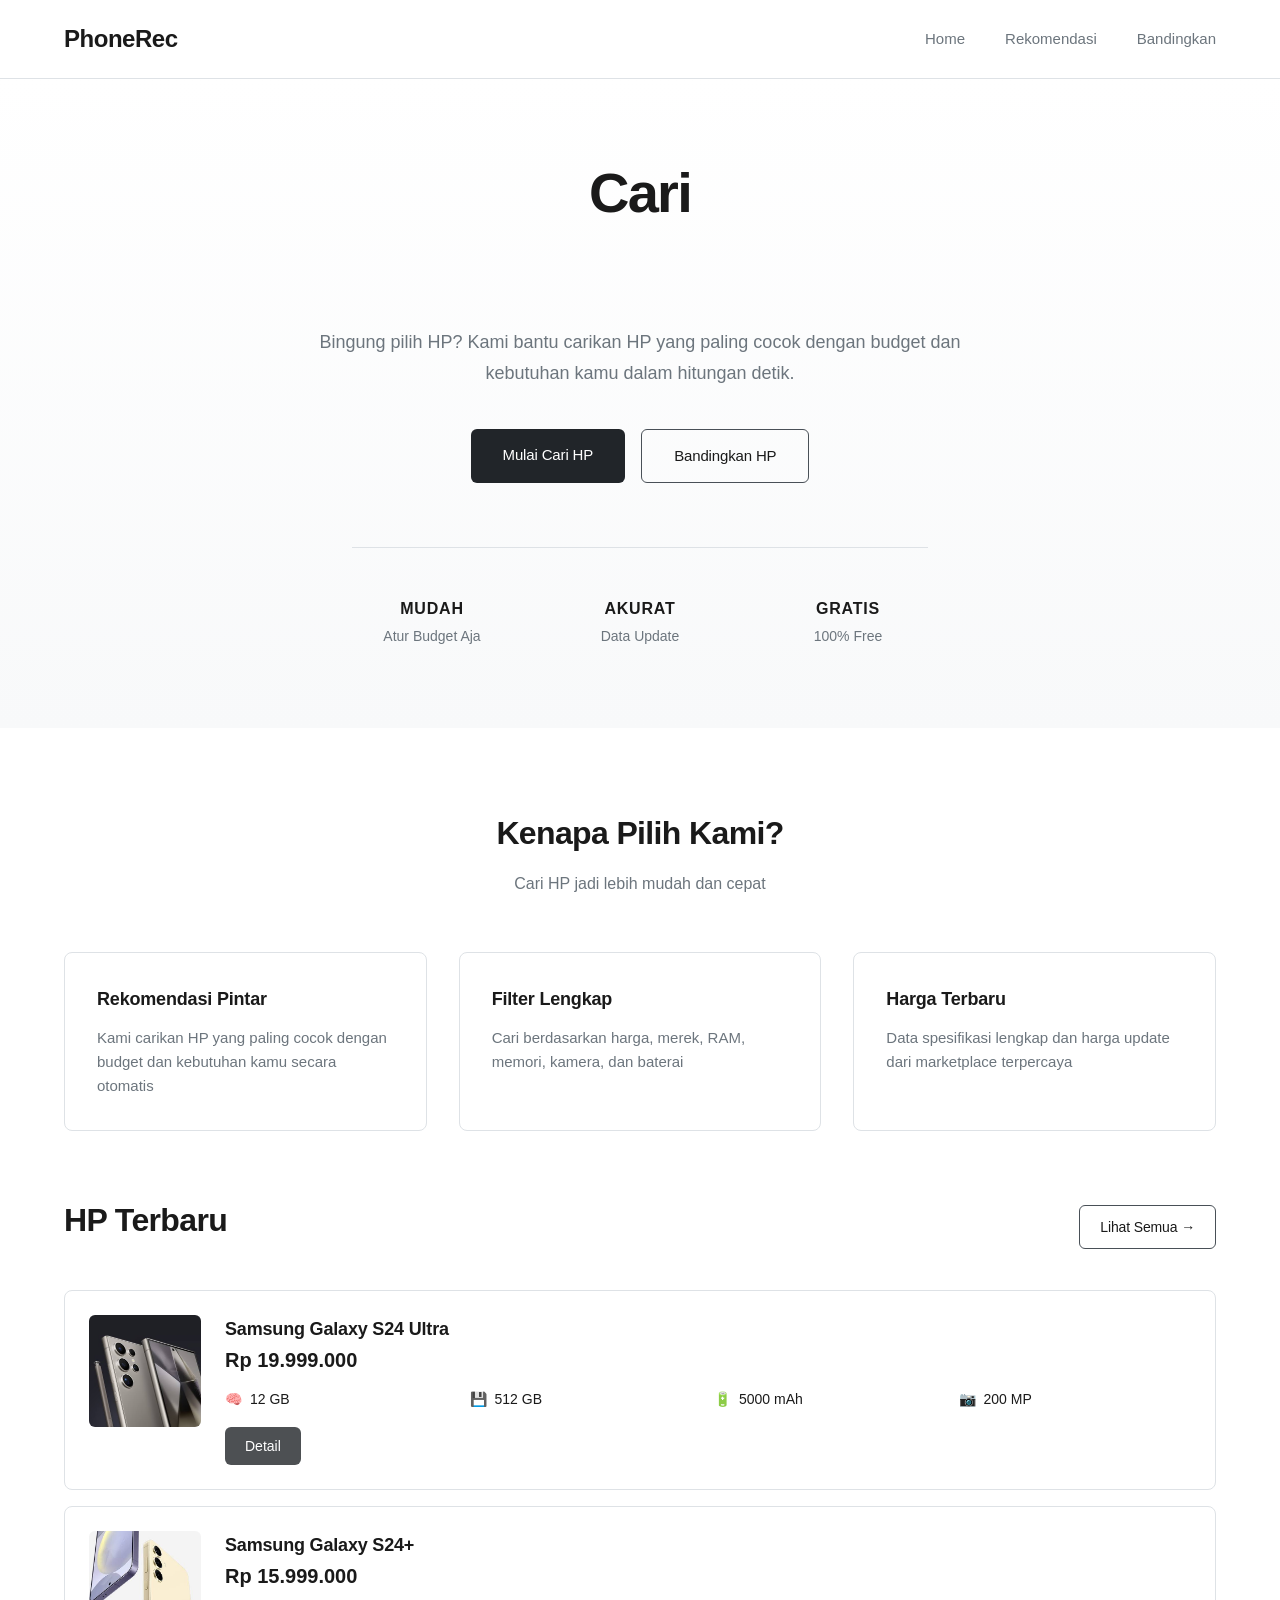
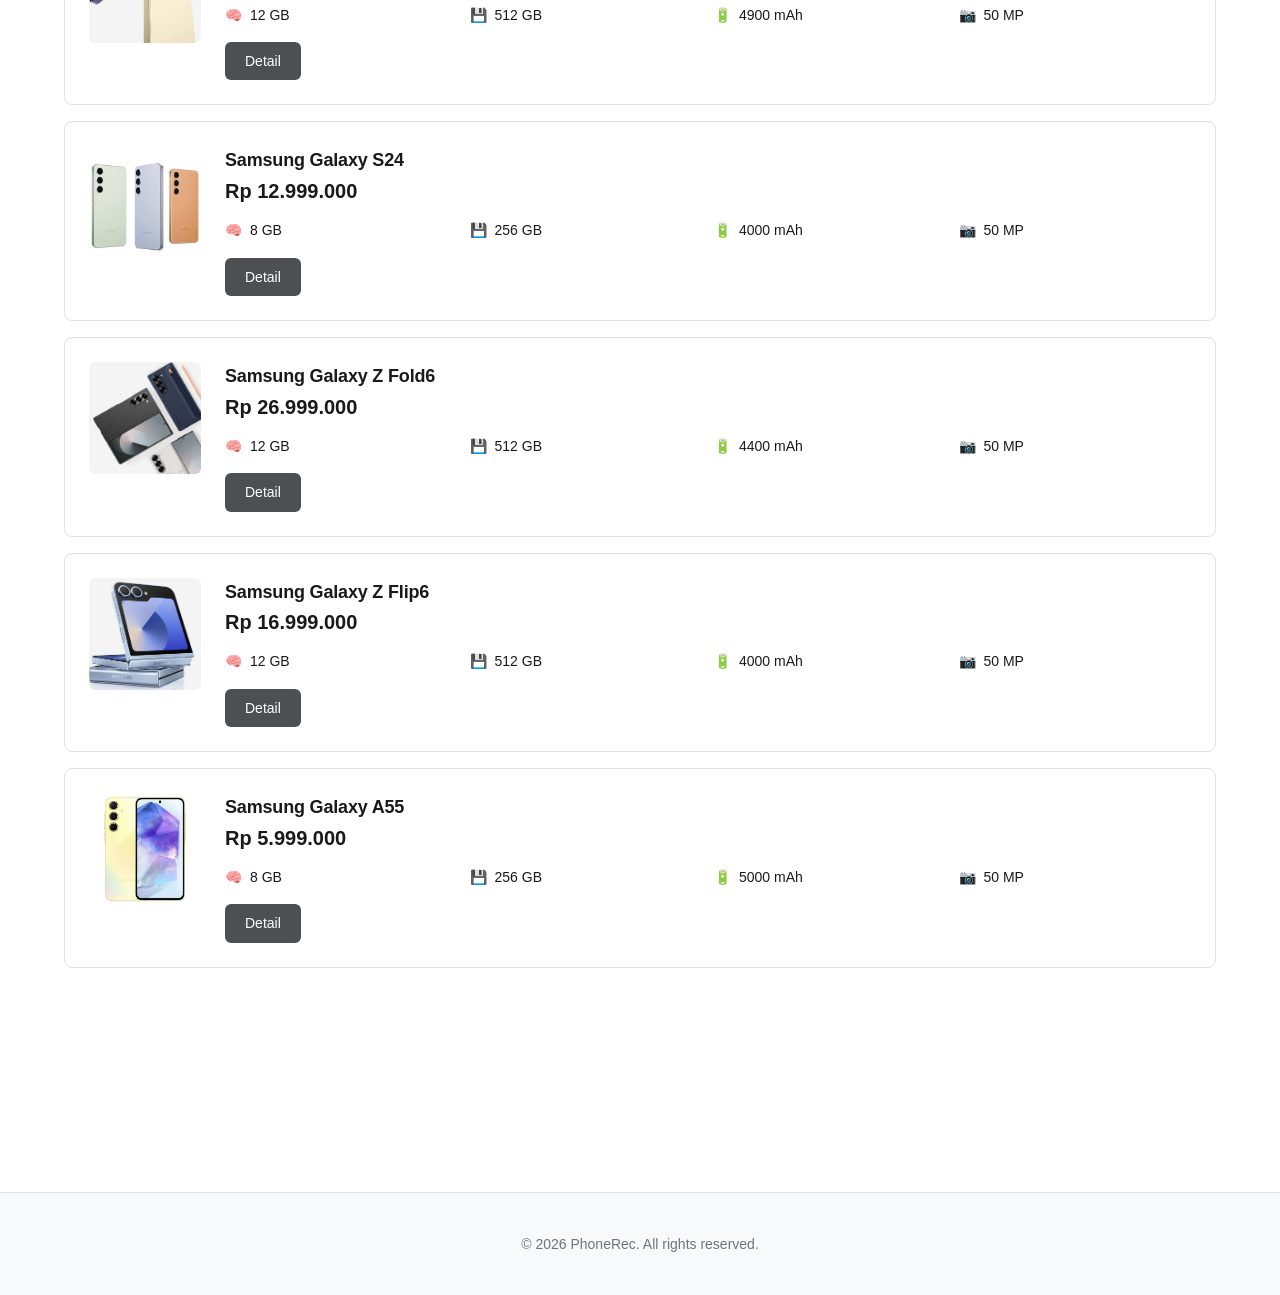
==== index.html @ d0e9a0bc "Initial commit - PhoneRec System with Content-Based Filtering (Nov 2026)" ====
<!DOCTYPE html>
<html lang="id">
<head>
  <meta charset="UTF-8">
  <meta name="viewport" content="width=device-width, initial-scale=1.0">
  <title>PhoneRec - Rekomendasi HP Terbaik</title>
  <link rel="stylesheet" href="css/style.css">
</head>
<body>
  <!-- Header -->
  <header class="header">
    <div class="container">
      <div class="header-content">
        <a href="index.html" class="logo">
          <span class="logo-text">PhoneRec</span>
        </a>
        
        <nav class="nav">
          <a href="index.html">Home</a>
          <a href="rekomendasi.html">Rekomendasi</a>
          <a href="compare.html">Bandingkan</a>
        </nav>
        
        <button class="nav-mobile">☰</button>
      </div>
    </div>
  </header>

  <!-- Hero Section -->
  <section class="hero">
    <div class="container">
      <div class="hero-content">
        <h1>
          <span class="typing-line-1"></span>
          <br>
          <span class="typing-line-2"></span>
        </h1>

        <p>
          Bingung pilih HP? Kami bantu carikan HP yang paling cocok dengan 
          budget dan kebutuhan kamu dalam hitungan detik.
        </p>

        <div class="hero-buttons">
          <a href="rekomendasi.html" class="btn btn-primary">
            Mulai Cari HP
          </a>
          <a href="compare.html" class="btn btn-outline">
            Bandingkan HP
          </a>
        </div>

        <div class="hero-stats">
          <div class="hero-stat">
            <div class="hero-stat-value">Mudah</div>
            <div class="hero-stat-label">Atur Budget Aja</div>
          </div>
          <div class="hero-stat">
            <div class="hero-stat-value">Akurat</div>
            <div class="hero-stat-label">Data Update</div>
          </div>
          <div class="hero-stat">
            <div class="hero-stat-value">Gratis</div>
            <div class="hero-stat-label">100% Free</div>
          </div>
        </div>
      </div>
    </div>
  </section>

  <!-- Features Section -->
  <section class="features">
    <div class="container">
      <div class="section-header">
        <h2 class="section-title">Kenapa Pilih Kami?</h2>
        <p class="section-subtitle">Cari HP jadi lebih mudah dan cepat</p>
      </div>

      <div class="features-grid">
        <div class="card feature-card">
          <h3 class="feature-title">Rekomendasi Pintar</h3>
          <p class="feature-description">
            Kami carikan HP yang paling cocok dengan budget dan kebutuhan kamu secara otomatis
          </p>
        </div>

        <div class="card feature-card">
          <h3 class="feature-title">Filter Lengkap</h3>
          <p class="feature-description">
            Cari berdasarkan harga, merek, RAM, memori, kamera, dan baterai
          </p>
        </div>

        <div class="card feature-card">
          <h3 class="feature-title">Harga Terbaru</h3>
          <p class="feature-description">
            Data spesifikasi lengkap dan harga update dari marketplace terpercaya
          </p>
        </div>
      </div>

      <!-- Latest Phones -->
      <div class="phones-section">
        <div class="phones-header">
          <h2 class="section-title">HP Terbaru</h2>
          <a href="rekomendasi.html" class="btn btn-outline btn-sm">
            Lihat Semua →
          </a>
        </div>

        <div id="phones-loading" class="loading">
          <div class="loading-spinner"></div>
          <div class="loading-text">Memuat data...</div>
        </div>

        <div id="phones-error" class="error" style="display: none;"></div>

        <div id="phones-list" class="phones-grid"></div>
      </div>
    </div>
  </section>

  <!-- Footer -->
  <footer class="footer">
    <div class="container">
      <div class="footer-content">
        <p>&copy; 2026 PhoneRec. All rights reserved.</p>
      </div>
    </div>
  </footer>

  <script src="js/dummy-data.js"></script>
  <script src="js/update-images.js"></script>
  <script src="js/api.js"></script>
  <script src="js/mobile-menu.js"></script>
  <script src="js/typing-animation.js"></script>
  <script src="js/main.js"></script>
</body>
</html>
---- css/style.css ----
/* Reset & Base */
* {
  margin: 0;
  padding: 0;
  box-sizing: border-box;
}

:root {
  --bg-primary: #ffffff;
  --bg-secondary: #f8f9fa;
  --bg-tertiary: #e9ecef;
  
  --text-primary: #1a1a1a;
  --text-secondary: #6c757d;
  --text-tertiary: #adb5bd;
  
  --border-light: #dee2e6;
  --border-medium: #ced4da;
  --border-dark: #495057;
  
  --accent: #212529;
  --accent-light: #343a40;
  --accent-hover: #495057;
  
  --shadow-sm: 0 1px 2px rgba(0, 0, 0, 0.05);
  --shadow-md: 0 4px 6px rgba(0, 0, 0, 0.07);
  --shadow-lg: 0 10px 15px rgba(0, 0, 0, 0.1);
}

@import url('https://fonts.googleapis.com/css2?family=Inter:wght@300;400;500;600;700&display=swap');

body {
  font-family: 'Inter', -apple-system, BlinkMacSystemFont, 'Segoe UI', Roboto, sans-serif;
  background-color: var(--bg-primary);
  color: var(--text-primary);
  line-height: 1.6;
  overflow-x: hidden;
  -webkit-font-smoothing: antialiased;
  -moz-osx-font-smoothing: grayscale;
}

.container {
  max-width: 1200px;
  margin: 0 auto;
  padding: 0 1.5rem;
}

/* Animations */
@keyframes fadeIn {
  from {
    opacity: 0;
  }
  to {
    opacity: 1;
  }
}

@keyframes fadeInUp {
  from {
    opacity: 0;
    transform: translateY(30px);
  }
  to {
    opacity: 1;
    transform: translateY(0);
  }
}

@keyframes fadeInDown {
  from {
    opacity: 0;
    transform: translateY(-20px);
  }
  to {
    opacity: 1;
    transform: translateY(0);
  }
}

@keyframes slideIn {
  from {
    opacity: 0;
    transform: translateX(-20px);
  }
  to {
    opacity: 1;
    transform: translateX(0);
  }
}

@keyframes slideInRight {
  from {
    opacity: 0;
    transform: translateX(20px);
  }
  to {
    opacity: 1;
    transform: translateX(0);
  }
}

@keyframes scaleIn {
  from {
    opacity: 0;
    transform: scale(0.95);
  }
  to {
    opacity: 1;
    transform: scale(1);
  }
}

@keyframes float {
  0%, 100% {
    transform: translateY(0);
  }
  50% {
    transform: translateY(-10px);
  }
}

@keyframes pulse {
  0%, 100% {
    transform: scale(1);
  }
  50% {
    transform: scale(1.05);
  }
}

/* Header */
.header {
  background-color: var(--bg-primary);
  border-bottom: 1px solid var(--border-light);
  position: sticky;
  top: 0;
  z-index: 100;
  backdrop-filter: blur(8px);
  background-color: rgba(255, 255, 255, 0.95);
  animation: fadeInDown 0.5s ease-out;
}

.header-content {
  display: flex;
  align-items: center;
  justify-content: space-between;
  padding: 1.25rem 0;
}

.logo {
  display: flex;
  align-items: center;
  gap: 0.75rem;
  text-decoration: none;
  color: var(--text-primary);
  transition: all 0.3s ease;
}

.logo:hover {
  opacity: 0.7;
  transform: translateX(3px);
}

.logo-text {
  font-size: 1.5rem;
  font-weight: 700;
  letter-spacing: -0.02em;
}

.nav {
  display: flex;
  gap: 2.5rem;
  align-items: center;
}

.nav a {
  color: var(--text-secondary);
  text-decoration: none;
  font-weight: 500;
  font-size: 0.9375rem;
  transition: all 0.3s ease;
  position: relative;
}

.nav a::after {
  content: '';
  position: absolute;
  bottom: -0.25rem;
  left: 0;
  width: 0;
  height: 2px;
  background-color: var(--accent);
  transition: width 0.3s ease;
}

.nav a:hover {
  color: var(--text-primary);
  transform: translateY(-2px);
}

.nav a:hover::after {
  width: 100%;
}

.nav-mobile {
  display: none;
}

/* Hero Section */
.hero {
  padding: 5rem 0;
  background: linear-gradient(180deg, var(--bg-primary) 0%, var(--bg-secondary) 100%);
}

.hero-content {
  max-width: 42rem;
  margin: 0 auto;
  text-align: center;
}

.hero h1 {
  font-size: 3.5rem;
  font-weight: 700;
  margin-bottom: 1.5rem;
  letter-spacing: -0.03em;
  line-height: 1.2;
  min-height: 9rem;
}

.hero h1 .typing-line-1 {
  display: inline-block;
  min-width: 1ch;
  color: var(--text-primary);
}

.hero h1 .typing-line-2 {
  display: inline-block;
  min-width: 1ch;
  color: var(--text-secondary);
  font-weight: 300;
}

.hero h1 .cursor {
  display: inline-block;
  animation: blink 1s infinite;
  margin-left: 2px;
  font-weight: 400;
}

@keyframes blink {
  0%, 50% {
    opacity: 1;
  }
  51%, 100% {
    opacity: 0;
  }
}

.hero .highlight {
  color: var(--text-secondary);
  font-weight: 300;
  display: inline-block;
}

.hero p {
  font-size: 1.125rem;
  color: var(--text-secondary);
  margin-bottom: 2.5rem;
  line-height: 1.7;
  font-weight: 400;
  animation: fadeInUp 0.8s ease-out 0.4s backwards;
}

.hero-buttons {
  display: flex;
  gap: 1rem;
  justify-content: center;
  flex-wrap: wrap;
  animation: fadeInUp 0.8s ease-out 0.6s backwards;
}

.hero-stats {
  display: grid;
  grid-template-columns: repeat(3, 1fr);
  gap: 3rem;
  max-width: 36rem;
  margin: 4rem auto 0;
  padding-top: 3rem;
  border-top: 1px solid var(--border-light);
}

.hero-stat {
  text-align: center;
  animation: scaleIn 0.6s ease-out backwards;
  transition: transform 0.3s ease;
}

.hero-stat:nth-child(1) {
  animation-delay: 0.8s;
}

.hero-stat:nth-child(2) {
  animation-delay: 1s;
}

.hero-stat:nth-child(3) {
  animation-delay: 1.2s;
}

.hero-stat:hover {
  transform: translateY(-5px);
}

.hero-stat-value {
  font-size: 1rem;
  font-weight: 600;
  color: var(--text-primary);
  margin-bottom: 0.25rem;
  text-transform: uppercase;
  letter-spacing: 0.05em;
}

.hero-stat-label {
  font-size: 0.875rem;
  color: var(--text-secondary);
  font-weight: 400;
}

/* Buttons */
.btn {
  padding: 0.875rem 2rem;
  font-size: 0.9375rem;
  font-weight: 500;
  border-radius: 0.375rem;
  border: none;
  cursor: pointer;
  transition: all 0.3s ease;
  text-decoration: none;
  display: inline-block;
  letter-spacing: -0.01em;
  position: relative;
  overflow: hidden;
}

.btn::before {
  content: '';
  position: absolute;
  top: 50%;
  left: 50%;
  width: 0;
  height: 0;
  border-radius: 50%;
  background: rgba(255, 255, 255, 0.2);
  transform: translate(-50%, -50%);
  transition: width 0.6s, height 0.6s;
}

.btn:hover::before {
  width: 300px;
  height: 300px;
}

.btn-primary {
  background-color: var(--accent);
  color: white;
}

.btn-primary:hover {
  background-color: var(--accent-hover);
  transform: translateY(-2px);
  box-shadow: 0 8px 16px rgba(0, 0, 0, 0.15);
}

.btn-primary:active {
  transform: translateY(0);
}

.btn-outline {
  background-color: transparent;
  color: var(--text-primary);
  border: 1px solid var(--border-dark);
}

.btn-outline:hover {
  background-color: var(--bg-tertiary);
  border-color: var(--text-primary);
  transform: translateY(-2px);
  box-shadow: 0 4px 12px rgba(0, 0, 0, 0.1);
}

.btn-outline:active {
  transform: translateY(0);
}

.btn-sm {
  padding: 0.625rem 1.25rem;
  font-size: 0.875rem;
}

.btn-secondary {
  background-color: var(--bg-tertiary);
  color: var(--text-primary);
}

.btn-secondary:hover {
  background-color: var(--border-medium);
  transform: translateY(-1px);
}

/* Cards */
.card {
  background-color: var(--bg-primary);
  border: 1px solid var(--border-light);
  border-radius: 0.5rem;
  padding: 1.5rem;
  transition: all 0.3s ease;
  animation: fadeInUp 0.6s ease-out;
}

.card:hover {
  box-shadow: 0 8px 24px rgba(0, 0, 0, 0.12);
  border-color: var(--border-dark);
  transform: translateY(-4px);
}

/* Features Section */
.features {
  padding: 5rem 0;
}

.section-header {
  text-align: center;
  margin-bottom: 3.5rem;
  animation: fadeInUp 0.8s ease-out;
}

.section-title {
  font-size: 2rem;
  font-weight: 700;
  margin-bottom: 0.75rem;
  letter-spacing: -0.02em;
}

.section-subtitle {
  color: var(--text-secondary);
  font-size: 1rem;
  font-weight: 400;
}

.features-grid {
  display: grid;
  grid-template-columns: repeat(auto-fit, minmax(280px, 1fr));
  gap: 2rem;
  margin-bottom: 4rem;
}

.feature-card {
  text-align: left;
  padding: 2rem;
  border: 1px solid var(--border-light);
  border-radius: 0.5rem;
  transition: all 0.4s ease;
  animation: fadeInUp 0.8s ease-out;
}

.feature-card:nth-child(1) {
  animation-delay: 0.1s;
}

.feature-card:nth-child(2) {
  animation-delay: 0.2s;
}

.feature-card:nth-child(3) {
  animation-delay: 0.3s;
}

.feature-card:hover {
  border-color: var(--border-dark);
  box-shadow: 0 8px 24px rgba(0, 0, 0, 0.12);
  transform: translateY(-8px);
}

.feature-title {
  font-size: 1.125rem;
  font-weight: 600;
  color: var(--text-primary);
  margin-bottom: 0.75rem;
  letter-spacing: -0.01em;
  transition: color 0.3s ease;
}

.feature-card:hover .feature-title {
  color: var(--accent);
}

.feature-description {
  font-size: 0.9375rem;
  color: var(--text-secondary);
  line-height: 1.6;
  font-weight: 400;
}

/* Phone List */
.phones-section {
  margin-bottom: 4rem;
}

.phones-header {
  display: flex;
  align-items: center;
  justify-content: space-between;
  margin-bottom: 2rem;
  animation: fadeInUp 0.6s ease-out;
}

.phones-grid {
  display: grid;
  gap: 1rem;
}

.phone-card {
  display: flex;
  gap: 1.5rem;
  padding: 1.5rem;
  transition: all 0.4s cubic-bezier(0.4, 0, 0.2, 1);
  border: 1px solid var(--border-light);
  border-radius: 0.5rem;
  animation: fadeInUp 0.6s ease-out;
  position: relative;
  overflow: hidden;
}

.phone-card::before {
  content: '';
  position: absolute;
  top: 0;
  left: -100%;
  width: 100%;
  height: 100%;
  background: linear-gradient(90deg, transparent, rgba(0, 0, 0, 0.03), transparent);
  transition: left 0.6s ease;
}

.phone-card:hover::before {
  left: 100%;
}

.phone-card:hover {
  border-color: var(--border-dark);
  box-shadow: 0 8px 24px rgba(0, 0, 0, 0.12);
  transform: translateX(8px);
}

.phone-image {
  width: 7rem;
  height: 7rem;
  flex-shrink: 0;
  background-color: var(--bg-secondary);
  border-radius: 0.375rem;
  overflow: hidden;
  display: flex;
  align-items: center;
  justify-content: center;
  transition: transform 0.4s ease;
}

.phone-card:hover .phone-image {
  transform: scale(1.1) rotate(2deg);
}

.phone-image img {
  width: 100%;
  height: 100%;
  object-fit: cover;
  transition: transform 0.4s ease;
}

.phone-card:hover .phone-image img {
  transform: scale(1.15);
}

.phone-image-placeholder {
  font-size: 2.5rem;
  color: var(--text-tertiary);
  animation: float 3s ease-in-out infinite;
}

.phone-info {
  flex: 1;
  min-width: 0;
}

.phone-header {
  display: flex;
  justify-content: space-between;
  align-items: start;
  gap: 1rem;
  margin-bottom: 0.75rem;
}

.phone-name {
  font-weight: 600;
  font-size: 1.125rem;
  color: var(--text-primary);
  letter-spacing: -0.01em;
  transition: color 0.3s ease;
}

.phone-card:hover .phone-name {
  color: var(--accent);
}

.phone-price {
  font-weight: 600;
  font-size: 1.25rem;
  color: var(--text-primary);
  transition: transform 0.3s ease;
}

.phone-card:hover .phone-price {
  transform: scale(1.05);
}

.phone-score {
  flex-shrink: 0;
  text-align: right;
  transition: transform 0.3s ease;
}

.phone-card:hover .phone-score {
  transform: scale(1.1);
}

.score-value {
  font-size: 1.5rem;
  font-weight: 600;
  color: var(--text-primary);
}

.score-label {
  font-size: 0.75rem;
  color: var(--text-secondary);
  text-transform: uppercase;
  letter-spacing: 0.05em;
}

.phone-specs {
  display: grid;
  grid-template-columns: repeat(auto-fit, minmax(100px, 1fr));
  gap: 0.75rem;
  font-size: 0.875rem;
  margin-bottom: 1rem;
}

.phone-spec {
  display: flex;
  align-items: center;
  gap: 0.5rem;
  color: var(--text-secondary);
  transition: transform 0.3s ease;
}

.phone-card:hover .phone-spec {
  transform: translateX(4px);
}

.phone-spec-value {
  font-weight: 500;
  color: var(--text-primary);
}

.match-reasons {
  display: flex;
  flex-wrap: wrap;
  gap: 0.5rem;
  margin-bottom: 1rem;
}

.match-reason {
  font-size: 0.75rem;
  padding: 0.375rem 0.75rem;
  background-color: var(--bg-secondary);
  color: var(--text-secondary);
  border-radius: 0.25rem;
  border: 1px solid var(--border-light);
  transition: all 0.3s ease;
}

.phone-card:hover .match-reason {
  background-color: var(--accent);
  color: white;
  border-color: var(--accent);
  transform: translateY(-2px);
}

.score-excellent {
  color: #059669;
}

.score-good {
  color: #2563eb;
}

.score-fair {
  color: #d97706;
}

.score-poor {
  color: #dc2626;
}

.phone-actions {
  display: flex;
  gap: 0.75rem;
  opacity: 0.8;
  transition: opacity 0.3s ease;
}

.phone-card:hover .phone-actions {
  opacity: 1;
}

.btn-detail {
  padding: 0.5rem 1.25rem;
  background-color: var(--accent);
  color: white;
  border-radius: 0.375rem;
  text-decoration: none;
  font-size: 0.875rem;
  font-weight: 500;
  transition: all 0.3s ease;
  position: relative;
  overflow: hidden;
}

.btn-detail::before {
  content: '';
  position: absolute;
  top: 50%;
  left: 50%;
  width: 0;
  height: 0;
  background: rgba(255, 255, 255, 0.3);
  border-radius: 50%;
  transform: translate(-50%, -50%);
  transition: width 0.5s, height 0.5s;
}

.btn-detail:hover::before {
  width: 200px;
  height: 200px;
}

.btn-detail:hover {
  background-color: var(--accent-hover);
  transform: translateY(-2px);
  box-shadow: 0 4px 12px rgba(0, 0, 0, 0.2);
}

/* Filter Panel */
.filter-panel {
  background-color: var(--bg-secondary);
  border: 1px solid var(--border-light);
  border-radius: 0.5rem;
  padding: 2rem;
  margin-bottom: 2rem;
}

.filter-title {
  font-size: 1.25rem;
  font-weight: 600;
  margin-bottom: 1.5rem;
  letter-spacing: -0.01em;
}

.filter-group {
  margin-bottom: 1.5rem;
}

.filter-label {
  display: block;
  font-size: 0.875rem;
  font-weight: 500;
  color: var(--text-primary);
  margin-bottom: 0.5rem;
}

.filter-input,
.filter-select {
  width: 100%;
  padding: 0.75rem 1rem;
  background-color: var(--bg-primary);
  border: 1px solid var(--border-medium);
  border-radius: 0.375rem;
  color: var(--text-primary);
  font-size: 0.9375rem;
  font-family: 'Inter', sans-serif;
  transition: all 0.2s;
}

.filter-input:focus,
.filter-select:focus {
  outline: none;
  border-color: var(--accent);
  box-shadow: 0 0 0 3px rgba(0, 0, 0, 0.05);
}

.filter-input::placeholder {
  color: var(--text-tertiary);
}

.filter-range {
  display: flex;
  gap: 0.75rem;
  align-items: center;
}

.filter-range input {
  flex: 1;
}

.filter-separator {
  color: var(--text-tertiary);
}

.filter-actions {
  display: flex;
  gap: 1rem;
  margin-top: 2rem;
}

.filter-actions .btn {
  flex: 1;
}

/* Detail Page */
.detail-page {
  padding: 3rem 0;
}

.back-link {
  display: inline-flex;
  align-items: center;
  gap: 0.5rem;
  color: var(--text-secondary);
  text-decoration: none;
  margin-bottom: 2rem;
  font-size: 0.9375rem;
  font-weight: 500;
  transition: color 0.2s;
}

.back-link:hover {
  color: var(--text-primary);
}

.detail-grid {
  display: grid;
  grid-template-columns: 1fr 2fr;
  gap: 2rem;
}

.detail-image-card {
  position: sticky;
  top: 6rem;
}

.detail-image {
  aspect-ratio: 1;
  background-color: var(--bg-secondary);
  border-radius: 0.5rem;
  overflow: hidden;
  margin-bottom: 1.5rem;
  display: flex;
  align-items: center;
  justify-content: center;
  border: 1px solid var(--border-light);
}

.detail-image img {
  width: 100%;
  height: 100%;
  object-fit: contain;
}

.detail-image-placeholder {
  font-size: 5rem;
  color: var(--text-tertiary);
}

.detail-title {
  font-size: 1.75rem;
  font-weight: 600;
  margin-bottom: 0.75rem;
  letter-spacing: -0.02em;
}

.detail-price {
  font-size: 2rem;
  font-weight: 700;
  color: var(--text-primary);
  margin-bottom: 1.5rem;
  letter-spacing: -0.02em;
}

.specs-card {
  margin-bottom: 2rem;
}

.specs-title {
  font-size: 1.5rem;
  font-weight: 600;
  margin-bottom: 1.5rem;
  letter-spacing: -0.01em;
}

.specs-grid {
  display: grid;
  gap: 1.5rem;
}

.spec-row {
  display: grid;
  grid-template-columns: repeat(2, 1fr);
  gap: 1.5rem;
  padding-bottom: 1.5rem;
  border-bottom: 1px solid var(--border-light);
}

.spec-row:last-child {
  border-bottom: none;
  padding-bottom: 0;
}

.spec-item {
  display: flex;
  flex-direction: column;
  gap: 0.375rem;
}

.spec-label {
  font-size: 0.875rem;
  color: var(--text-secondary);
  font-weight: 500;
}

.spec-value {
  font-weight: 500;
  color: var(--text-primary);
  font-size: 0.9375rem;
}

.spec-value-highlight {
  font-weight: 600;
  font-size: 1.25rem;
  color: var(--text-primary);
}

/* Loading & Error States */
.loading {
  text-align: center;
  padding: 5rem 1rem;
}

.loading-spinner {
  display: inline-block;
  width: 3rem;
  height: 3rem;
  border: 3px solid var(--border-light);
  border-top-color: var(--accent);
  border-radius: 50%;
  animation: spin 1s linear infinite;
}

@keyframes spin {
  to {
    transform: rotate(360deg);
  }
}

.loading-text {
  margin-top: 1rem;
  color: var(--text-secondary);
  font-weight: 500;
}

.error {
  text-align: center;
  padding: 3rem;
  color: #dc3545;
  font-weight: 500;
}

.empty {
  text-align: center;
  padding: 4rem 1rem;
  color: var(--text-secondary);
}

.empty-icon {
  font-size: 3rem;
  margin-bottom: 1rem;
  color: var(--text-tertiary);
}

/* Footer */
.footer {
  background-color: var(--bg-secondary);
  border-top: 1px solid var(--border-light);
  padding: 2.5rem 0;
  margin-top: 5rem;
}

.footer-content {
  text-align: center;
  color: var(--text-secondary);
  font-size: 0.875rem;
}

.nav-mobile {
  display: none;
  background: none;
  border: none;
  font-size: 1.5rem;
  cursor: pointer;
  color: var(--text-primary);
  padding: 0.5rem;
}

/* Responsive */
@media (max-width: 768px) {
  .nav {
    display: none;
    position: fixed;
    top: 0;
    left: 0;
    width: 100%;
    height: 100vh;
    background-color: var(--bg-primary);
    flex-direction: column;
    justify-content: center;
    align-items: center;
    gap: 2rem;
    z-index: 999;
  }
  
  .nav.active {
    display: flex;
  }
  
  .nav a {
    font-size: 1.5rem;
  }
  
  .nav-mobile {
    display: block;
    position: relative;
    z-index: 1000;
  }
  
  .hero h1 {
    font-size: 2.5rem;
  }
  
  .hero-stats {
    grid-template-columns: 1fr;
    gap: 2rem;
  }
  
  .detail-grid {
    grid-template-columns: 1fr;
  }
  
  .detail-image-card {
    position: static;
  }
  
  .phone-specs {
    grid-template-columns: repeat(2, 1fr);
  }
  
  .spec-row {
    grid-template-columns: 1fr;
  }
}

@media (max-width: 640px) {
  .container {
    padding: 0 1rem;
  }
  
  .hero {
    padding: 3rem 0;
  }
  
  .hero h1 {
    font-size: 2rem;
  }
  
  .hero p {
    font-size: 1rem;
  }
  
  .hero-buttons {
    flex-direction: column;
  }
  
  .hero-buttons .btn {
    width: 100%;
  }
  
  .hero-stats {
    grid-template-columns: repeat(3, 1fr);
    gap: 0.75rem;
    padding-top: 2rem;
    margin-top: 3rem;
  }
  
  .hero-stat {
    background-color: var(--bg-secondary);
    border: 1px solid var(--border-light);
    border-radius: 0.5rem;
    padding: 1rem 0.5rem;
  }
  
  .hero-stat-value {
    font-size: 0.875rem;
  }
  
  .hero-stat-label {
    font-size: 0.75rem;
  }
  
  .phone-card {
    flex-direction: column;
  }
  
  .phone-image {
    width: 100%;
    height: 12rem;
  }
  
  .features-grid {
    grid-template-columns: 1fr;
  }
}
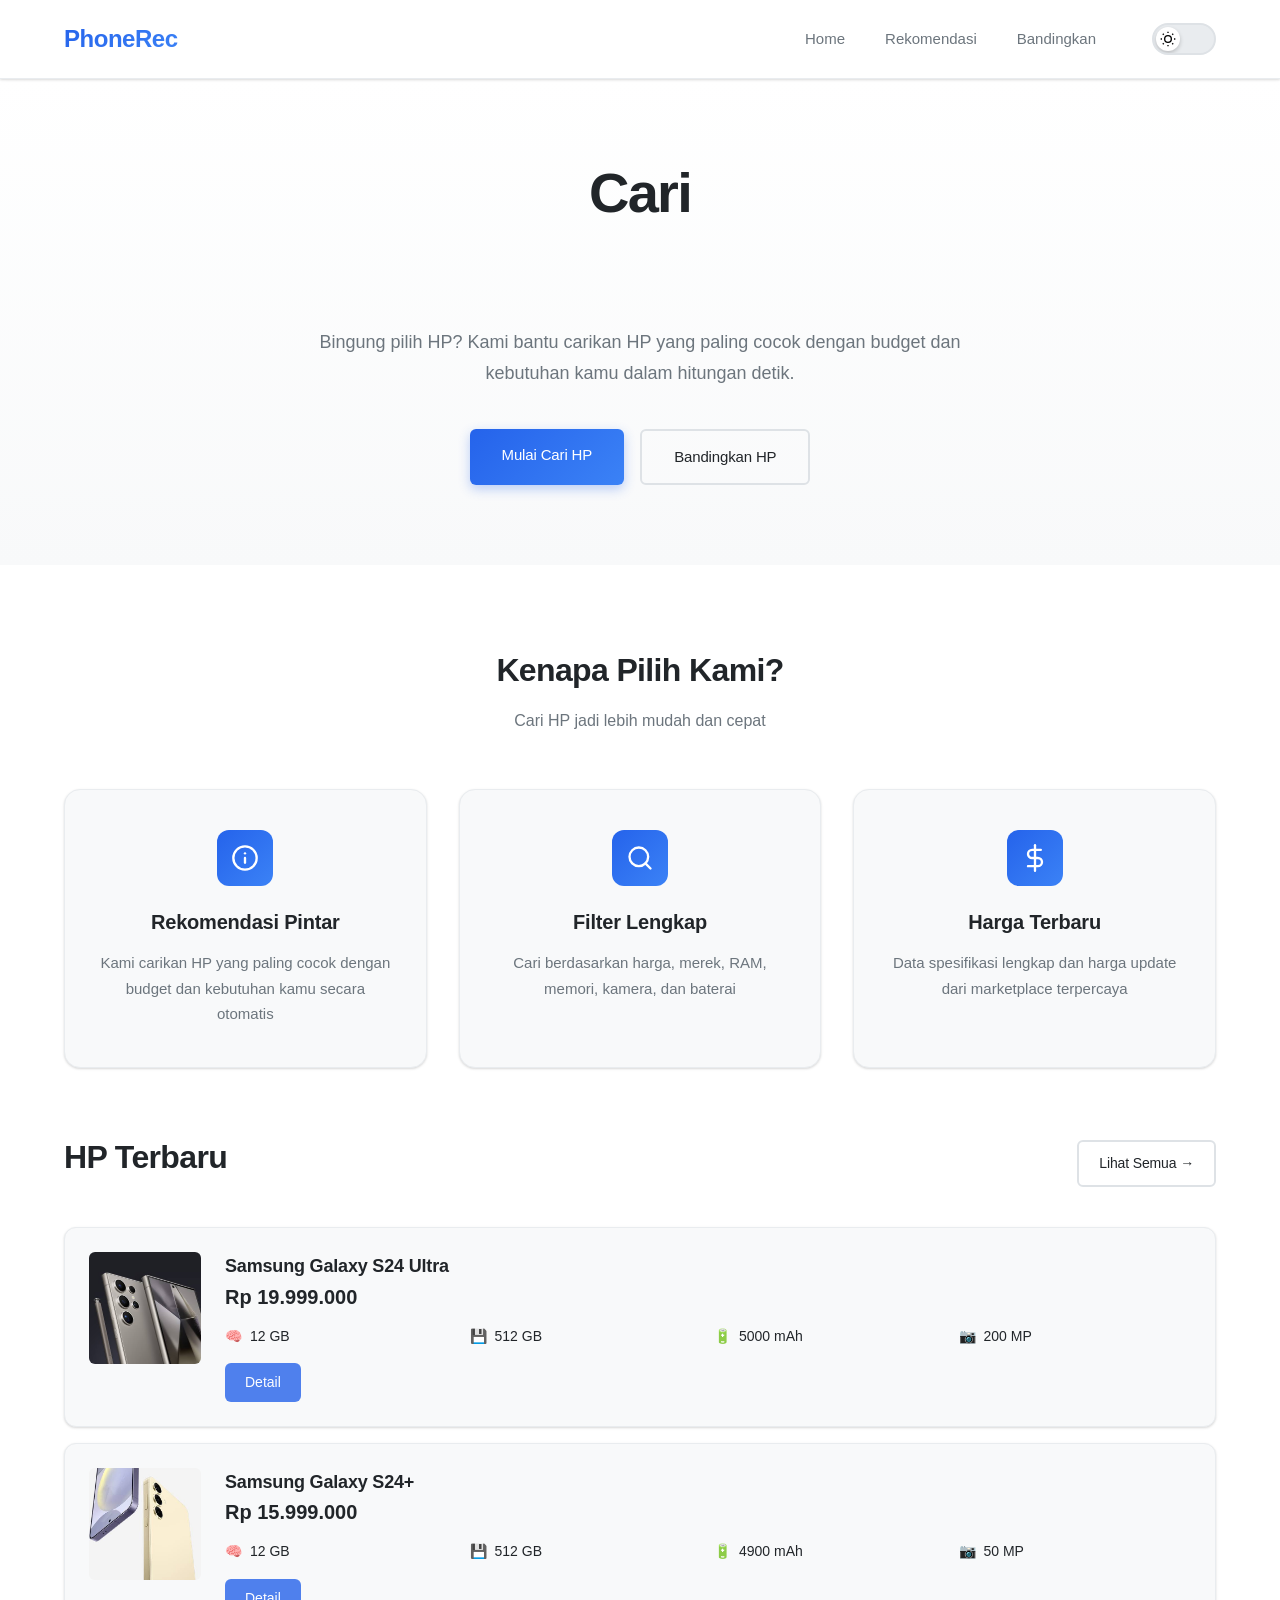
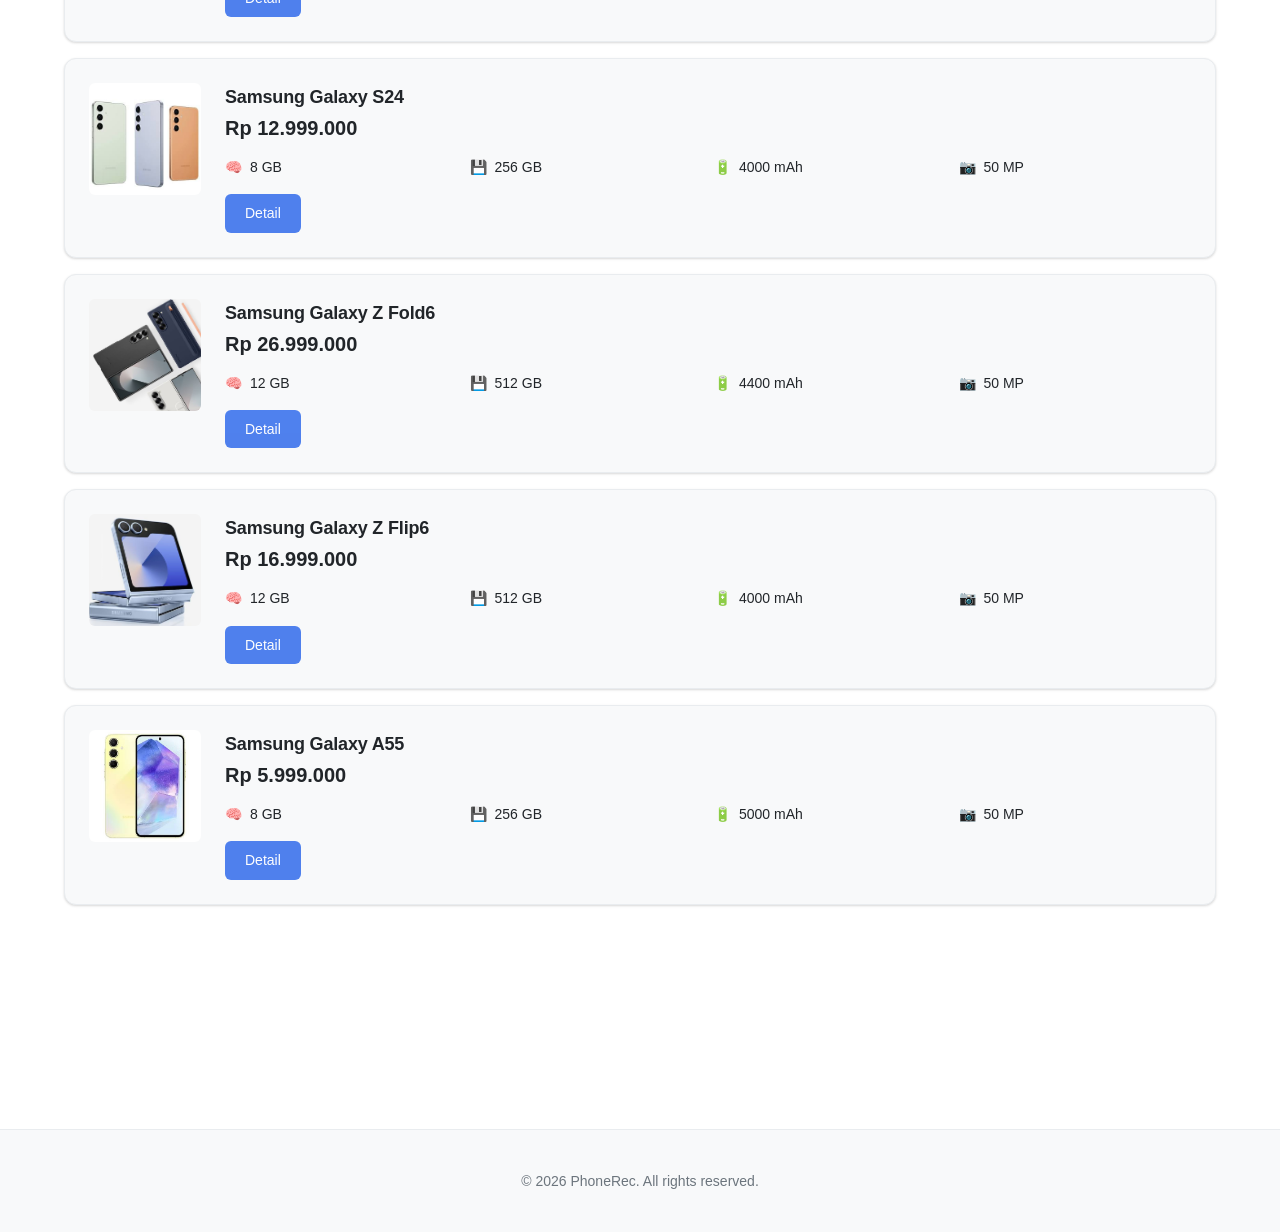
==== commit 4f1a7e8d: "feat: Add category-based recommendations with dark/light mode Features: - Category-based recommendat" ====
--- a/index.html
+++ b/index.html
@@ -19,7 +19,44 @@
           <a href="index.html">Home</a>
           <a href="rekomendasi.html">Rekomendasi</a>
           <a href="compare.html">Bandingkan</a>
+          <button id="theme-toggle" class="theme-toggle" aria-label="Toggle theme">
+            <div class="theme-toggle-slider">
+              <svg class="theme-icon theme-icon-light" viewBox="0 0 24 24" fill="none" stroke="currentColor" stroke-width="2">
+                <circle cx="12" cy="12" r="5"/>
+                <line x1="12" y1="1" x2="12" y2="3"/>
+                <line x1="12" y1="21" x2="12" y2="23"/>
+                <line x1="4.22" y1="4.22" x2="5.64" y2="5.64"/>
+                <line x1="18.36" y1="18.36" x2="19.78" y2="19.78"/>
+                <line x1="1" y1="12" x2="3" y2="12"/>
+                <line x1="21" y1="12" x2="23" y2="12"/>
+                <line x1="4.22" y1="19.78" x2="5.64" y2="18.36"/>
+                <line x1="18.36" y1="5.64" x2="19.78" y2="4.22"/>
+              </svg>
+              <svg class="theme-icon theme-icon-dark" viewBox="0 0 24 24" fill="currentColor">
+                <path d="M21 12.79A9 9 0 1 1 11.21 3 7 7 0 0 0 21 12.79z"/>
+              </svg>
+            </div>
+          </button>
         </nav>
+
+        <button id="theme-toggle-mobile" class="theme-toggle theme-toggle-mobile" aria-label="Toggle theme">
+          <div class="theme-toggle-slider">
+            <svg class="theme-icon theme-icon-light" viewBox="0 0 24 24" fill="none" stroke="currentColor" stroke-width="2">
+              <circle cx="12" cy="12" r="5"/>
+              <line x1="12" y1="1" x2="12" y2="3"/>
+              <line x1="12" y1="21" x2="12" y2="23"/>
+              <line x1="4.22" y1="4.22" x2="5.64" y2="5.64"/>
+              <line x1="18.36" y1="18.36" x2="19.78" y2="19.78"/>
+              <line x1="1" y1="12" x2="3" y2="12"/>
+              <line x1="21" y1="12" x2="23" y2="12"/>
+              <line x1="4.22" y1="19.78" x2="5.64" y2="18.36"/>
+              <line x1="18.36" y1="5.64" x2="19.78" y2="4.22"/>
+            </svg>
+            <svg class="theme-icon theme-icon-dark" viewBox="0 0 24 24" fill="currentColor">
+              <path d="M21 12.79A9 9 0 1 1 11.21 3 7 7 0 0 0 21 12.79z"/>
+            </svg>
+          </div>
+        </button>
         
         <button class="nav-mobile">☰</button>
       </div>
@@ -49,21 +86,6 @@
             Bandingkan HP
           </a>
         </div>
-
-        <div class="hero-stats">
-          <div class="hero-stat">
-            <div class="hero-stat-value">Mudah</div>
-            <div class="hero-stat-label">Atur Budget Aja</div>
-          </div>
-          <div class="hero-stat">
-            <div class="hero-stat-value">Akurat</div>
-            <div class="hero-stat-label">Data Update</div>
-          </div>
-          <div class="hero-stat">
-            <div class="hero-stat-value">Gratis</div>
-            <div class="hero-stat-label">100% Free</div>
-          </div>
-        </div>
       </div>
     </div>
   </section>
@@ -78,6 +100,13 @@
 
       <div class="features-grid">
         <div class="card feature-card">
+          <div class="feature-icon">
+            <svg viewBox="0 0 24 24" fill="none" stroke="currentColor" stroke-width="2" stroke-linecap="round" stroke-linejoin="round">
+              <circle cx="12" cy="12" r="10"/>
+              <path d="M12 16v-4"/>
+              <path d="M12 8h.01"/>
+            </svg>
+          </div>
           <h3 class="feature-title">Rekomendasi Pintar</h3>
           <p class="feature-description">
             Kami carikan HP yang paling cocok dengan budget dan kebutuhan kamu secara otomatis
@@ -85,6 +114,12 @@
         </div>
 
         <div class="card feature-card">
+          <div class="feature-icon">
+            <svg viewBox="0 0 24 24" fill="none" stroke="currentColor" stroke-width="2" stroke-linecap="round" stroke-linejoin="round">
+              <circle cx="11" cy="11" r="8"/>
+              <path d="m21 21-4.35-4.35"/>
+            </svg>
+          </div>
           <h3 class="feature-title">Filter Lengkap</h3>
           <p class="feature-description">
             Cari berdasarkan harga, merek, RAM, memori, kamera, dan baterai
@@ -92,6 +127,12 @@
         </div>
 
         <div class="card feature-card">
+          <div class="feature-icon">
+            <svg viewBox="0 0 24 24" fill="none" stroke="currentColor" stroke-width="2" stroke-linecap="round" stroke-linejoin="round">
+              <line x1="12" y1="1" x2="12" y2="23"/>
+              <path d="M17 5H9.5a3.5 3.5 0 0 0 0 7h5a3.5 3.5 0 0 1 0 7H6"/>
+            </svg>
+          </div>
           <h3 class="feature-title">Harga Terbaru</h3>
           <p class="feature-description">
             Data spesifikasi lengkap dan harga update dari marketplace terpercaya
@@ -134,6 +175,7 @@
   <script src="js/api.js"></script>
   <script src="js/mobile-menu.js"></script>
   <script src="js/typing-animation.js"></script>
+  <script src="js/theme-toggle.js"></script>
   <script src="js/main.js"></script>
 </body>
 </html>
--- a/css/style.css
+++ b/css/style.css
@@ -10,21 +10,47 @@
   --bg-secondary: #f8f9fa;
   --bg-tertiary: #e9ecef;
   
-  --text-primary: #1a1a1a;
+  --text-primary: #212529;
   --text-secondary: #6c757d;
   --text-tertiary: #adb5bd;
   
-  --border-light: #dee2e6;
-  --border-medium: #ced4da;
-  --border-dark: #495057;
-  
-  --accent: #212529;
-  --accent-light: #343a40;
-  --accent-hover: #495057;
-  
-  --shadow-sm: 0 1px 2px rgba(0, 0, 0, 0.05);
-  --shadow-md: 0 4px 6px rgba(0, 0, 0, 0.07);
-  --shadow-lg: 0 10px 15px rgba(0, 0, 0, 0.1);
+  --border-light: #e9ecef;
+  --border-medium: #dee2e6;
+  --border-dark: #ced4da;
+  
+  --accent: #2563eb;
+  --accent-light: #3b82f6;
+  --accent-hover: #1d4ed8;
+  --accent-rgb: 37, 99, 235;
+  
+  --shadow-sm: 0 1px 3px 0 rgba(0, 0, 0, 0.1), 0 1px 2px 0 rgba(0, 0, 0, 0.06);
+  --shadow-md: 0 4px 6px -1px rgba(0, 0, 0, 0.1), 0 2px 4px -1px rgba(0, 0, 0, 0.06);
+  --shadow-lg: 0 10px 15px -3px rgba(0, 0, 0, 0.1), 0 4px 6px -2px rgba(0, 0, 0, 0.05);
+  --shadow-xl: 0 20px 25px -5px rgba(0, 0, 0, 0.1), 0 10px 10px -5px rgba(0, 0, 0, 0.04);
+}
+
+[data-theme="dark"] {
+  --bg-primary: #1a1a1a;
+  --bg-secondary: #2d2d2d;
+  --bg-tertiary: #3a3a3a;
+  
+  --text-primary: #f8f9fa;
+  --text-secondary: #adb5bd;
+  --text-tertiary: #6c757d;
+  
+  --border-light: #3a3a3a;
+  --border-medium: #4a4a4a;
+  --border-dark: #5a5a5a;
+  
+  --accent: #3b82f6;
+  --accent-light: #60a5fa;
+  --accent-hover: #2563eb;
+  --accent-rgb: 59, 130, 246;
+  
+  --shadow-sm: 0 1px 3px 0 rgba(0, 0, 0, 0.3), 0 1px 2px 0 rgba(0, 0, 0, 0.2);
+  --shadow-md: 0 4px 6px -1px rgba(0, 0, 0, 0.3), 0 2px 4px -1px rgba(0, 0, 0, 0.2);
+  --shadow-lg: 0 10px 15px -3px rgba(0, 0, 0, 0.3), 0 4px 6px -2px rgba(0, 0, 0, 0.2);
+  --shadow-xl: 0 20px 25px -5px rgba(0, 0, 0, 0.3), 0 10px 10px -5px rgba(0, 0, 0, 0.2);
 }
 
 @import url('https://fonts.googleapis.com/css2?family=Inter:wght@300;400;500;600;700&display=swap');
@@ -37,12 +63,16 @@
   overflow-x: hidden;
   -webkit-font-smoothing: antialiased;
   -moz-osx-font-smoothing: grayscale;
+  min-height: 100vh;
+  transition: background-color 0.3s ease, color 0.3s ease;
 }
 
 .container {
   max-width: 1200px;
   margin: 0 auto;
   padding: 0 1.5rem;
+  position: relative;
+  z-index: 1;
 }
 
 /* Animations */
@@ -135,9 +165,9 @@
   position: sticky;
   top: 0;
   z-index: 100;
-  backdrop-filter: blur(8px);
-  background-color: rgba(255, 255, 255, 0.95);
   animation: fadeInDown 0.5s ease-out;
+  box-shadow: var(--shadow-sm);
+  transition: background-color 0.3s ease;
 }
 
 .header-content {
@@ -165,12 +195,121 @@
   font-size: 1.5rem;
   font-weight: 700;
   letter-spacing: -0.02em;
+  background: linear-gradient(135deg, var(--accent) 0%, var(--accent-light) 100%);
+  -webkit-background-clip: text;
+  -webkit-text-fill-color: transparent;
+  background-clip: text;
 }
 
 .nav {
   display: flex;
   gap: 2.5rem;
   align-items: center;
+}
+
+.nav a {
+  color: var(--text-secondary);
+  text-decoration: none;
+  font-weight: 500;
+  font-size: 0.9375rem;
+  transition: all 0.3s ease;
+  position: relative;
+}
+
+.nav a::after {
+  content: '';
+  position: absolute;
+  bottom: -0.25rem;
+  left: 0;
+  width: 0;
+  height: 2px;
+  background-color: var(--accent);
+  transition: width 0.3s ease;
+}
+
+.nav a:hover {
+  color: var(--text-primary);
+  transform: translateY(-2px);
+}
+
+.nav a:hover::after {
+  width: 100%;
+}
+
+/* Theme Toggle */
+.theme-toggle {
+  position: relative;
+  width: 64px;
+  height: 32px;
+  background-color: var(--bg-tertiary);
+  border: 2px solid var(--border-medium);
+  border-radius: 50px;
+  cursor: pointer;
+  transition: all 0.3s ease;
+  margin-left: 1rem;
+  overflow: hidden;
+}
+
+.theme-toggle-mobile {
+  display: none;
+  margin-left: 0;
+  margin-right: 0.75rem;
+}
+
+[data-theme="dark"] .theme-toggle {
+  background-color: var(--bg-secondary);
+  border-color: var(--border-dark);
+}
+
+.theme-toggle-slider {
+  position: absolute;
+  top: 2px;
+  left: 2px;
+  width: 24px;
+  height: 24px;
+  background-color: white;
+  border-radius: 50%;
+  transition: transform 0.3s cubic-bezier(0.4, 0, 0.2, 1);
+  display: flex;
+  align-items: center;
+  justify-content: center;
+  box-shadow: 0 2px 4px rgba(0, 0, 0, 0.2);
+}
+
+[data-theme="dark"] .theme-toggle-slider {
+  transform: translateX(32px);
+  background-color: var(--bg-tertiary);
+}
+
+.theme-icon {
+  width: 16px;
+  height: 16px;
+  display: flex;
+  align-items: center;
+  justify-content: center;
+  font-size: 0.75rem;
+  transition: all 0.3s ease;
+}
+
+.theme-toggle:hover {
+  border-color: var(--accent);
+}
+
+.theme-toggle:hover .theme-toggle-slider {
+  box-shadow: 0 2px 8px rgba(0, 0, 0, 0.3);
+}
+
+[data-theme="dark"] .theme-icon-light {
+  display: none;
+}
+
+[data-theme="light"] .theme-icon-dark,
+.theme-icon-dark {
+  display: none;
+}
+
+[data-theme="dark"] .theme-icon-dark {
+  display: flex;
 }
 
 .nav a {
@@ -361,14 +500,14 @@
 }
 
 .btn-primary {
-  background-color: var(--accent);
+  background: linear-gradient(135deg, var(--accent) 0%, var(--accent-light) 100%);
   color: white;
+  box-shadow: 0 4px 12px rgba(var(--accent-rgb), 0.3);
 }
 
 .btn-primary:hover {
-  background-color: var(--accent-hover);
   transform: translateY(-2px);
-  box-shadow: 0 8px 16px rgba(0, 0, 0, 0.15);
+  box-shadow: 0 6px 16px rgba(var(--accent-rgb), 0.4);
 }
 
 .btn-primary:active {
@@ -378,14 +517,13 @@
 .btn-outline {
   background-color: transparent;
   color: var(--text-primary);
-  border: 1px solid var(--border-dark);
+  border: 2px solid var(--border-medium);
 }
 
 .btn-outline:hover {
   background-color: var(--bg-tertiary);
-  border-color: var(--text-primary);
+  border-color: var(--border-dark);
   transform: translateY(-2px);
-  box-shadow: 0 4px 12px rgba(0, 0, 0, 0.1);
 }
 
 .btn-outline:active {
@@ -400,26 +538,28 @@
 .btn-secondary {
   background-color: var(--bg-tertiary);
   color: var(--text-primary);
+  border: 1px solid var(--border-medium);
 }
 
 .btn-secondary:hover {
-  background-color: var(--border-medium);
+  background-color: var(--border-light);
   transform: translateY(-1px);
 }
 
 /* Cards */
 .card {
-  background-color: var(--bg-primary);
+  background-color: var(--bg-secondary);
   border: 1px solid var(--border-light);
-  border-radius: 0.5rem;
+  border-radius: 12px;
   padding: 1.5rem;
   transition: all 0.3s ease;
   animation: fadeInUp 0.6s ease-out;
+  box-shadow: var(--shadow-sm);
 }
 
 .card:hover {
-  box-shadow: 0 8px 24px rgba(0, 0, 0, 0.12);
-  border-color: var(--border-dark);
+  box-shadow: var(--shadow-md);
+  border-color: var(--border-medium);
   transform: translateY(-4px);
 }
 
@@ -455,12 +595,31 @@
 }
 
 .feature-card {
-  text-align: left;
-  padding: 2rem;
+  text-align: center;
+  padding: 2.5rem 2rem;
+  background-color: var(--bg-secondary);
   border: 1px solid var(--border-light);
-  border-radius: 0.5rem;
+  border-radius: 16px;
   transition: all 0.4s ease;
   animation: fadeInUp 0.8s ease-out;
+  position: relative;
+  overflow: hidden;
+}
+
+.feature-card::before {
+  content: '';
+  position: absolute;
+  top: 0;
+  left: 0;
+  width: 100%;
+  height: 4px;
+  background: linear-gradient(135deg, var(--accent) 0%, var(--accent-light) 100%);
+  transform: scaleX(0);
+  transition: transform 0.3s ease;
+}
+
+.feature-card:hover::before {
+  transform: scaleX(1);
 }
 
 .feature-card:nth-child(1) {
@@ -476,14 +635,36 @@
 }
 
 .feature-card:hover {
-  border-color: var(--border-dark);
-  box-shadow: 0 8px 24px rgba(0, 0, 0, 0.12);
+  border-color: var(--accent);
+  box-shadow: var(--shadow-lg);
   transform: translateY(-8px);
 }
 
+.feature-icon {
+  width: 56px;
+  height: 56px;
+  margin: 0 auto 1.25rem;
+  background: linear-gradient(135deg, var(--accent) 0%, var(--accent-light) 100%);
+  border-radius: 12px;
+  display: flex;
+  align-items: center;
+  justify-content: center;
+  transition: transform 0.3s ease;
+}
+
+.feature-icon svg {
+  width: 28px;
+  height: 28px;
+  stroke: white;
+}
+
+.feature-card:hover .feature-icon {
+  transform: scale(1.1) rotate(5deg);
+}
+
 .feature-title {
-  font-size: 1.125rem;
-  font-weight: 600;
+  font-size: 1.25rem;
+  font-weight: 700;
   color: var(--text-primary);
   margin-bottom: 0.75rem;
   letter-spacing: -0.01em;
@@ -497,7 +678,7 @@
 .feature-description {
   font-size: 0.9375rem;
   color: var(--text-secondary);
-  line-height: 1.6;
+  line-height: 1.7;
   font-weight: 400;
 }
 
@@ -523,12 +704,14 @@
   display: flex;
   gap: 1.5rem;
   padding: 1.5rem;
-  transition: all 0.4s cubic-bezier(0.4, 0, 0.2, 1);
-  border: 1px solid var(--border-light);
-  border-radius: 0.5rem;
+  transition: all 0.3s ease;
+  border-radius: 12px;
   animation: fadeInUp 0.6s ease-out;
   position: relative;
   overflow: hidden;
+  background-color: var(--bg-secondary);
+  border: 1px solid var(--border-light);
+  box-shadow: var(--shadow-sm);
 }
 
 .phone-card::before {
@@ -538,7 +721,7 @@
   left: -100%;
   width: 100%;
   height: 100%;
-  background: linear-gradient(90deg, transparent, rgba(0, 0, 0, 0.03), transparent);
+  background: linear-gradient(90deg, transparent, rgba(var(--accent-rgb), 0.05), transparent);
   transition: left 0.6s ease;
 }
 
@@ -547,9 +730,9 @@
 }
 
 .phone-card:hover {
-  border-color: var(--border-dark);
-  box-shadow: 0 8px 24px rgba(0, 0, 0, 0.12);
-  transform: translateX(8px);
+  border-color: var(--border-medium);
+  box-shadow: var(--shadow-md);
+  transform: translateY(-4px);
 }
 
 .phone-image {
@@ -762,9 +945,11 @@
 .filter-panel {
   background-color: var(--bg-secondary);
   border: 1px solid var(--border-light);
-  border-radius: 0.5rem;
+  border-radius: 12px;
   padding: 2rem;
   margin-bottom: 2rem;
+  box-shadow: var(--shadow-sm);
+  transition: background-color 0.3s ease;
 }
 
 .filter-title {
@@ -792,22 +977,47 @@
   padding: 0.75rem 1rem;
   background-color: var(--bg-primary);
   border: 1px solid var(--border-medium);
-  border-radius: 0.375rem;
+  border-radius: 8px;
   color: var(--text-primary);
   font-size: 0.9375rem;
   font-family: 'Inter', sans-serif;
-  transition: all 0.2s;
+  transition: all 0.3s ease;
 }
 
 .filter-input:focus,
 .filter-select:focus {
   outline: none;
   border-color: var(--accent);
-  box-shadow: 0 0 0 3px rgba(0, 0, 0, 0.05);
-}
-
-.filter-input::placeholder {
-  color: var(--text-tertiary);
+  box-shadow: 0 0 0 3px rgba(var(--accent-rgb), 0.1);
+}
+
+.filter-input::placeholder,
+.filter-select::placeholder,
+input::placeholder,
+select::placeholder {
+  color: #495057 !important;
+  opacity: 1 !important;
+}
+
+.filter-input::-webkit-input-placeholder,
+.filter-select::-webkit-input-placeholder,
+input::-webkit-input-placeholder {
+  color: #495057 !important;
+  opacity: 1 !important;
+}
+
+.filter-input::-moz-placeholder,
+.filter-select::-moz-placeholder,
+input::-moz-placeholder {
+  color: #495057 !important;
+  opacity: 1 !important;
+}
+
+.filter-input:-ms-input-placeholder,
+.filter-select:-ms-input-placeholder,
+input:-ms-input-placeholder {
+  color: #495057 !important;
+  opacity: 1 !important;
 }
 
 .filter-range {
@@ -941,20 +1151,20 @@
 
 .spec-label {
   font-size: 0.875rem;
-  color: var(--text-secondary);
+  color: #495057;
   font-weight: 500;
 }
 
 .spec-value {
-  font-weight: 500;
-  color: var(--text-primary);
+  font-weight: 600;
+  color: #1a1a1a;
   font-size: 0.9375rem;
 }
 
 .spec-value-highlight {
-  font-weight: 600;
+  font-weight: 700;
   font-size: 1.25rem;
-  color: var(--text-primary);
+  color: #000000;
 }
 
 /* Loading & Error States */
@@ -1030,6 +1240,16 @@
 
 /* Responsive */
 @media (max-width: 768px) {
+  .header-content {
+    display: flex;
+    justify-content: space-between;
+    align-items: center;
+  }
+
+  .logo {
+    order: 1;
+  }
+
   .nav {
     display: none;
     position: fixed;
@@ -1052,11 +1272,23 @@
   .nav a {
     font-size: 1.5rem;
   }
+
+  .nav .theme-toggle {
+    display: none;
+  }
+
+  .theme-toggle-mobile {
+    display: block;
+    order: 2;
+    margin-left: auto;
+    margin-right: 0.75rem;
+  }
   
   .nav-mobile {
     display: block;
     position: relative;
     z-index: 1000;
+    order: 3;
   }
   
   .hero h1 {
@@ -1145,3 +1377,454 @@
     grid-template-columns: 1fr;
   }
 }
+
+/* Dropdown Autocomplete Styles - Basic positioning only, colors set in JavaScript */
+.datalist-dropdown {
+  position: absolute;
+  top: 100%;
+  left: 0;
+  right: 0;
+  background-color: #ffffff;
+  border: 1px solid var(--border-medium);
+  border-radius: 0.5rem;
+  margin-top: 0.25rem;
+  max-height: 300px;
+  overflow-y: auto;
+  z-index: 10;
+  display: none;
+  box-shadow: var(--shadow-lg);
+}
+
+.datalist-option {
+  padding: 0.75rem 1rem;
+  cursor: pointer;
+  border-bottom: 1px solid var(--border-light);
+  transition: background-color 0.2s;
+  background-color: #ffffff;
+}
+
+.datalist-option:hover {
+  background-color: #f8f9fa;
+}
+
+.datalist-option:last-child {
+  border-bottom: none;
+}
+
+.option-name {
+  font-weight: 500;
+  margin-bottom: 0.25rem;
+}
+
+.option-price {
+  font-size: 0.875rem;
+}
+
+/* Category Pills */
+.category-section {
+  margin-bottom: 2rem;
+  animation: fadeInUp 0.6s ease-out;
+  background-color: var(--bg-secondary);
+  border: 1px solid var(--border-light);
+  border-radius: 12px;
+  padding: 1.5rem;
+  box-shadow: var(--shadow-sm);
+  transition: background-color 0.3s ease;
+}
+
+.category-header {
+  margin-bottom: 1rem;
+}
+
+.category-title {
+  font-size: 1.125rem;
+  font-weight: 600;
+  color: var(--text-primary);
+  margin-bottom: 0.5rem;
+}
+
+.category-subtitle {
+  font-size: 0.875rem;
+  color: var(--text-secondary);
+}
+
+.category-pills {
+  display: flex;
+  flex-wrap: wrap;
+  gap: 0.75rem;
+}
+
+.category-pill {
+  padding: 0.75rem 1.5rem;
+  border: 2px solid var(--border-medium);
+  border-radius: 50px;
+  background-color: var(--bg-primary);
+  color: var(--text-primary);
+  font-size: 0.9375rem;
+  font-weight: 600;
+  cursor: pointer;
+  transition: all 0.3s ease;
+  user-select: none;
+  -webkit-tap-highlight-color: transparent;
+}
+
+.category-pill:hover {
+  background-color: var(--bg-tertiary);
+  border-color: var(--border-dark);
+  transform: translateY(-2px);
+}
+
+.category-pill:active {
+  transform: translateY(0);
+}
+
+.category-pill.active {
+  background: linear-gradient(135deg, var(--accent) 0%, var(--accent-light) 100%);
+  color: white;
+  border-color: transparent;
+  box-shadow: 0 4px 12px rgba(var(--accent-rgb), 0.3);
+}
+
+.category-pill.active:hover {
+  transform: translateY(-2px);
+  box-shadow: 0 6px 16px rgba(var(--accent-rgb), 0.4);
+}
+
+@media (max-width: 768px) {
+  .category-pill {
+    padding: 0.5rem 1rem;
+    font-size: 0.875rem;
+  }
+}
+
+/* Star Rating */
+.phone-rating {
+  display: flex;
+  align-items: center;
+  gap: 0.5rem;
+  margin-top: 0.5rem;
+}
+
+.star-rating {
+  display: flex;
+  gap: 2px;
+  font-size: 1.125rem;
+  line-height: 1;
+}
+
+.star {
+  display: inline-block;
+  transition: transform 0.2s ease;
+}
+
+.star.filled {
+  color: #fbbf24;
+}
+
+.star.half {
+  color: #fbbf24;
+  opacity: 0.5;
+}
+
+.star.empty {
+  color: #d1d5db;
+}
+
+.rating-label {
+  font-size: 0.8125rem;
+  color: var(--text-secondary);
+  font-weight: 500;
+}
+
+/* Category Badges */
+.phone-badges {
+  display: flex;
+  flex-wrap: wrap;
+  gap: 0.5rem;
+  margin-top: 0.5rem;
+  margin-bottom: 0.75rem;
+}
+
+.category-badge {
+  display: inline-flex;
+  align-items: center;
+  gap: 0.25rem;
+  padding: 0.25rem 0.625rem;
+  border-radius: 12px;
+  font-size: 0.75rem;
+  font-weight: 600;
+  text-transform: uppercase;
+  letter-spacing: 0.025em;
+}
+
+.badge-gaming {
+  background-color: #dbeafe;
+  color: #1e40af;
+}
+
+.badge-kerja {
+  background-color: #e0e7ff;
+  color: #4338ca;
+}
+
+.badge-sosmed {
+  background-color: #fce7f3;
+  color: #be185d;
+}
+
+.badge-fotografi {
+  background-color: #fef3c7;
+  color: #92400e;
+}
+
+.badge-multimedia {
+  background-color: #ddd6fe;
+  color: #6b21a8;
+}
+
+.badge-budget {
+  background-color: #d1fae5;
+  color: #065f46;
+}
+
+/* Category Tooltip */
+.category-pill {
+  position: relative;
+}
+
+.category-pill::after {
+  content: attr(data-tooltip);
+  position: absolute;
+  bottom: 100%;
+  left: 50%;
+  transform: translateX(-50%) translateY(-8px);
+  padding: 0.5rem 0.75rem;
+  background-color: var(--accent);
+  color: white;
+  font-size: 0.8125rem;
+  font-weight: 400;
+  border-radius: 6px;
+  white-space: nowrap;
+  opacity: 0;
+  pointer-events: none;
+  transition: opacity 0.2s ease, transform 0.2s ease;
+  z-index: 1000;
+}
+
+.category-pill::before {
+  content: '';
+  position: absolute;
+  bottom: 100%;
+  left: 50%;
+  transform: translateX(-50%);
+  border: 6px solid transparent;
+  border-top-color: var(--accent);
+  opacity: 0;
+  pointer-events: none;
+  transition: opacity 0.2s ease;
+  z-index: 1000;
+}
+
+.category-pill:hover::after,
+.category-pill:hover::before {
+  opacity: 1;
+  transform: translateX(-50%) translateY(-4px);
+}
+
+.category-pill:hover::before {
+  transform: translateX(-50%);
+}
+
+/* Compare Checkbox */
+.phone-compare {
+  position: absolute;
+  top: 0.75rem;
+  right: 0.75rem;
+  z-index: 10;
+}
+
+.compare-checkbox {
+  display: none;
+}
+
+.compare-label {
+  display: flex;
+  align-items: center;
+  justify-content: center;
+  width: 32px;
+  height: 32px;
+  background-color: white;
+  border: 2px solid var(--border-medium);
+  border-radius: 6px;
+  cursor: pointer;
+  transition: all 0.2s ease;
+  box-shadow: var(--shadow-sm);
+}
+
+.compare-label:hover {
+  border-color: var(--accent);
+  transform: scale(1.05);
+}
+
+.compare-checkbox:checked + .compare-label {
+  background-color: var(--accent);
+  border-color: var(--accent);
+}
+
+.compare-checkbox:checked + .compare-label::after {
+  content: '✓';
+  color: white;
+  font-size: 1rem;
+  font-weight: 600;
+}
+
+.phone-card {
+  position: relative;
+}
+
+/* Sort Controls */
+.results-controls {
+  display: flex;
+  justify-content: space-between;
+  align-items: center;
+  margin-bottom: 1.5rem;
+  gap: 1rem;
+  flex-wrap: wrap;
+}
+
+.sort-control {
+  display: flex;
+  align-items: center;
+  gap: 0.5rem;
+}
+
+.sort-label {
+  font-size: 0.875rem;
+  font-weight: 500;
+  color: var(--text-secondary);
+}
+
+.sort-select {
+  padding: 0.5rem 2rem 0.5rem 0.75rem;
+  border: 1.5px solid var(--border-medium);
+  border-radius: 6px;
+  background-color: var(--bg-primary);
+  color: var(--text-primary);
+  font-size: 0.875rem;
+  font-weight: 500;
+  cursor: pointer;
+  transition: all 0.2s ease;
+  appearance: none;
+  background-image: url("data:image/svg+xml,%3Csvg xmlns='http://www.w3.org/2000/svg' width='12' height='12' viewBox='0 0 12 12'%3E%3Cpath fill='%23666' d='M6 9L1 4h10z'/%3E%3C/svg%3E");
+  background-repeat: no-repeat;
+  background-position: right 0.5rem center;
+}
+
+.sort-select:hover {
+  border-color: var(--accent);
+}
+
+.sort-select:focus {
+  outline: none;
+  border-color: var(--accent);
+  box-shadow: 0 0 0 3px rgba(33, 37, 41, 0.1);
+}
+
+/* Compare Bar */
+.compare-bar {
+  position: fixed;
+  bottom: 0;
+  left: 0;
+  right: 0;
+  background-color: var(--accent);
+  color: white;
+  padding: 1rem;
+  transform: translateY(100%);
+  transition: transform 0.3s ease;
+  z-index: 1000;
+  box-shadow: 0 -4px 12px rgba(0, 0, 0, 0.15);
+}
+
+.compare-bar.active {
+  transform: translateY(0);
+}
+
+.compare-bar-content {
+  max-width: 1200px;
+  margin: 0 auto;
+  display: flex;
+  justify-content: space-between;
+  align-items: center;
+  gap: 1rem;
+  flex-wrap: wrap;
+}
+
+.compare-bar-text {
+  font-size: 0.9375rem;
+  font-weight: 500;
+}
+
+.compare-bar-actions {
+  display: flex;
+  gap: 0.75rem;
+}
+
+.compare-bar-btn {
+  padding: 0.5rem 1.25rem;
+  border: none;
+  border-radius: 6px;
+  font-size: 0.875rem;
+  font-weight: 600;
+  cursor: pointer;
+  transition: all 0.2s ease;
+}
+
+.compare-bar-btn.btn-compare {
+  background-color: white;
+  color: var(--accent);
+}
+
+.compare-bar-btn.btn-compare:hover {
+  background-color: var(--bg-secondary);
+}
+
+.compare-bar-btn.btn-clear {
+  background-color: transparent;
+  color: white;
+  border: 1.5px solid white;
+}
+
+.compare-bar-btn.btn-clear:hover {
+  background-color: rgba(255, 255, 255, 0.1);
+}
+
+@media (max-width: 768px) {
+  .compare-bar-content {
+    flex-direction: column;
+    align-items: stretch;
+  }
+  
+  .compare-bar-actions {
+    width: 100%;
+  }
+  
+  .compare-bar-btn {
+    flex: 1;
+  }
+  
+  .results-controls {
+    flex-direction: column;
+    align-items: stretch;
+  }
+  
+  .sort-control {
+    width: 100%;
+  }
+  
+  .sort-select {
+    flex: 1;
+  }
+}
+
+
+
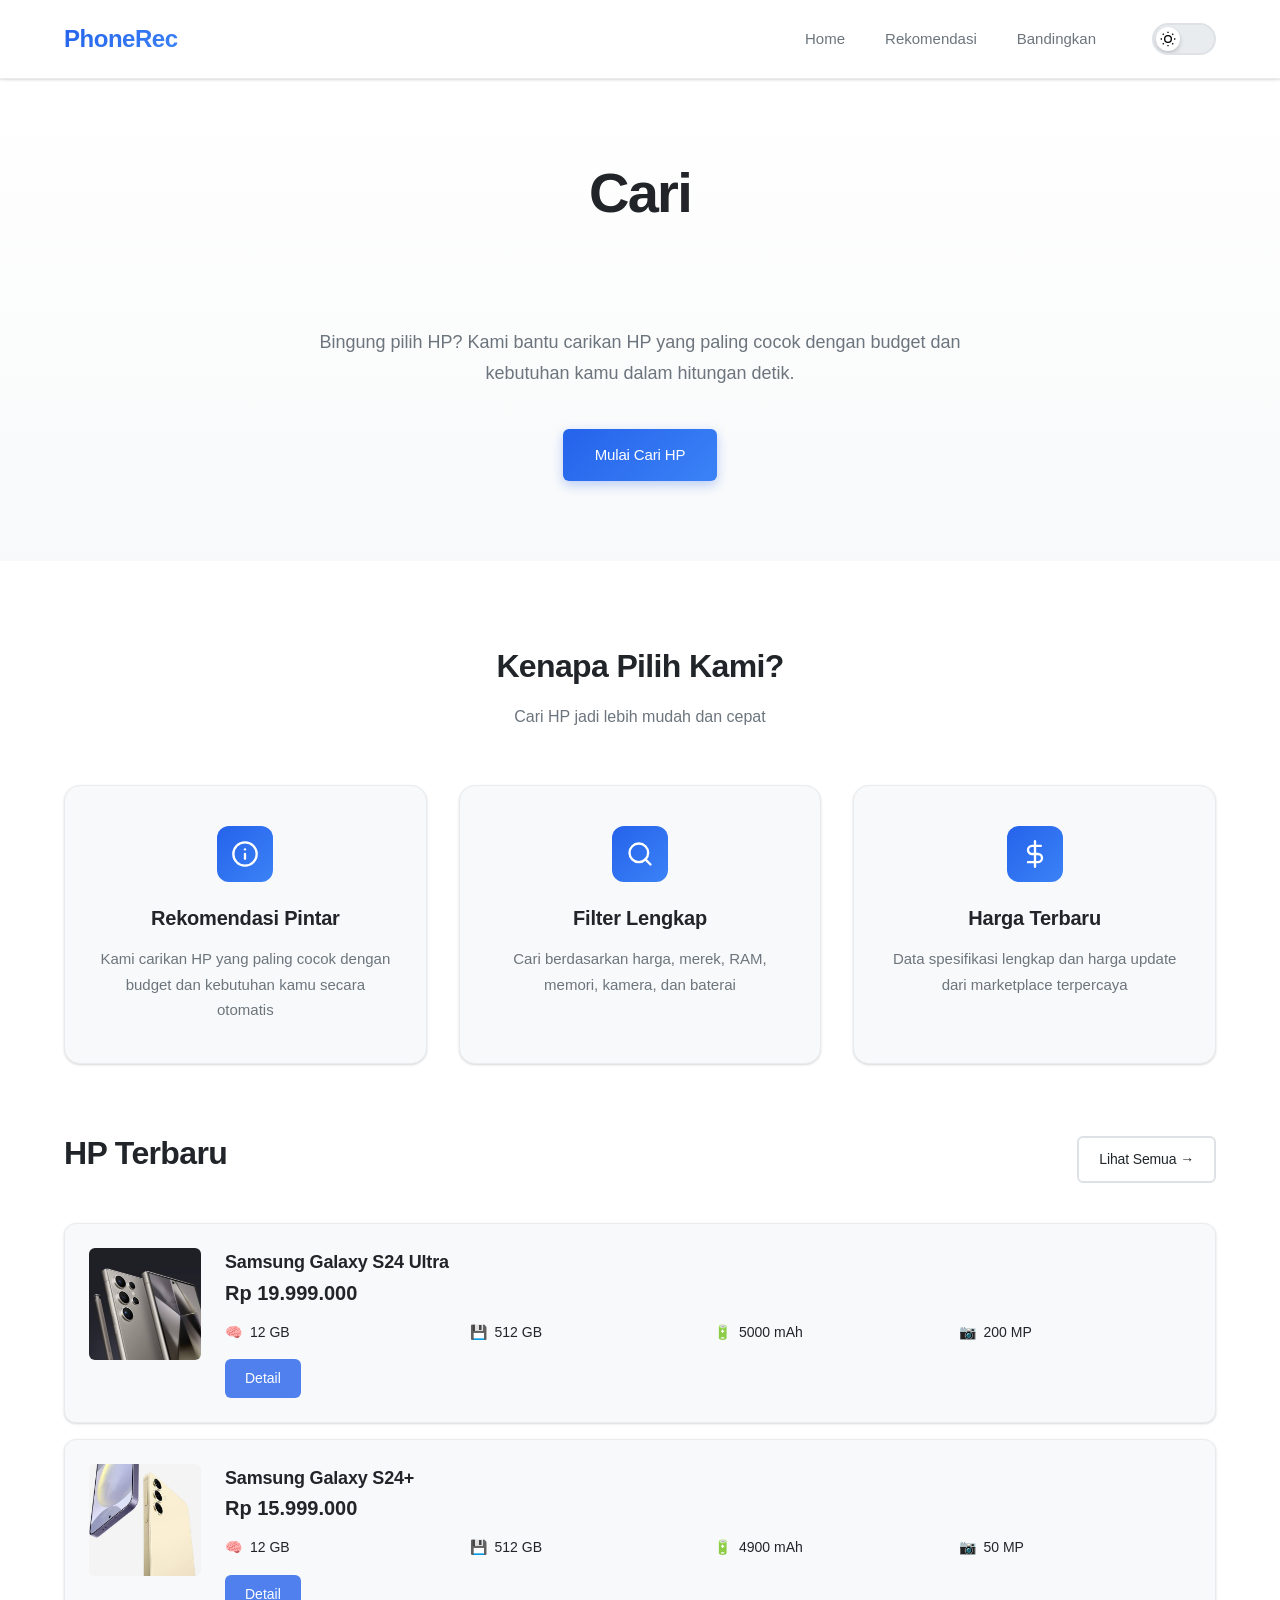
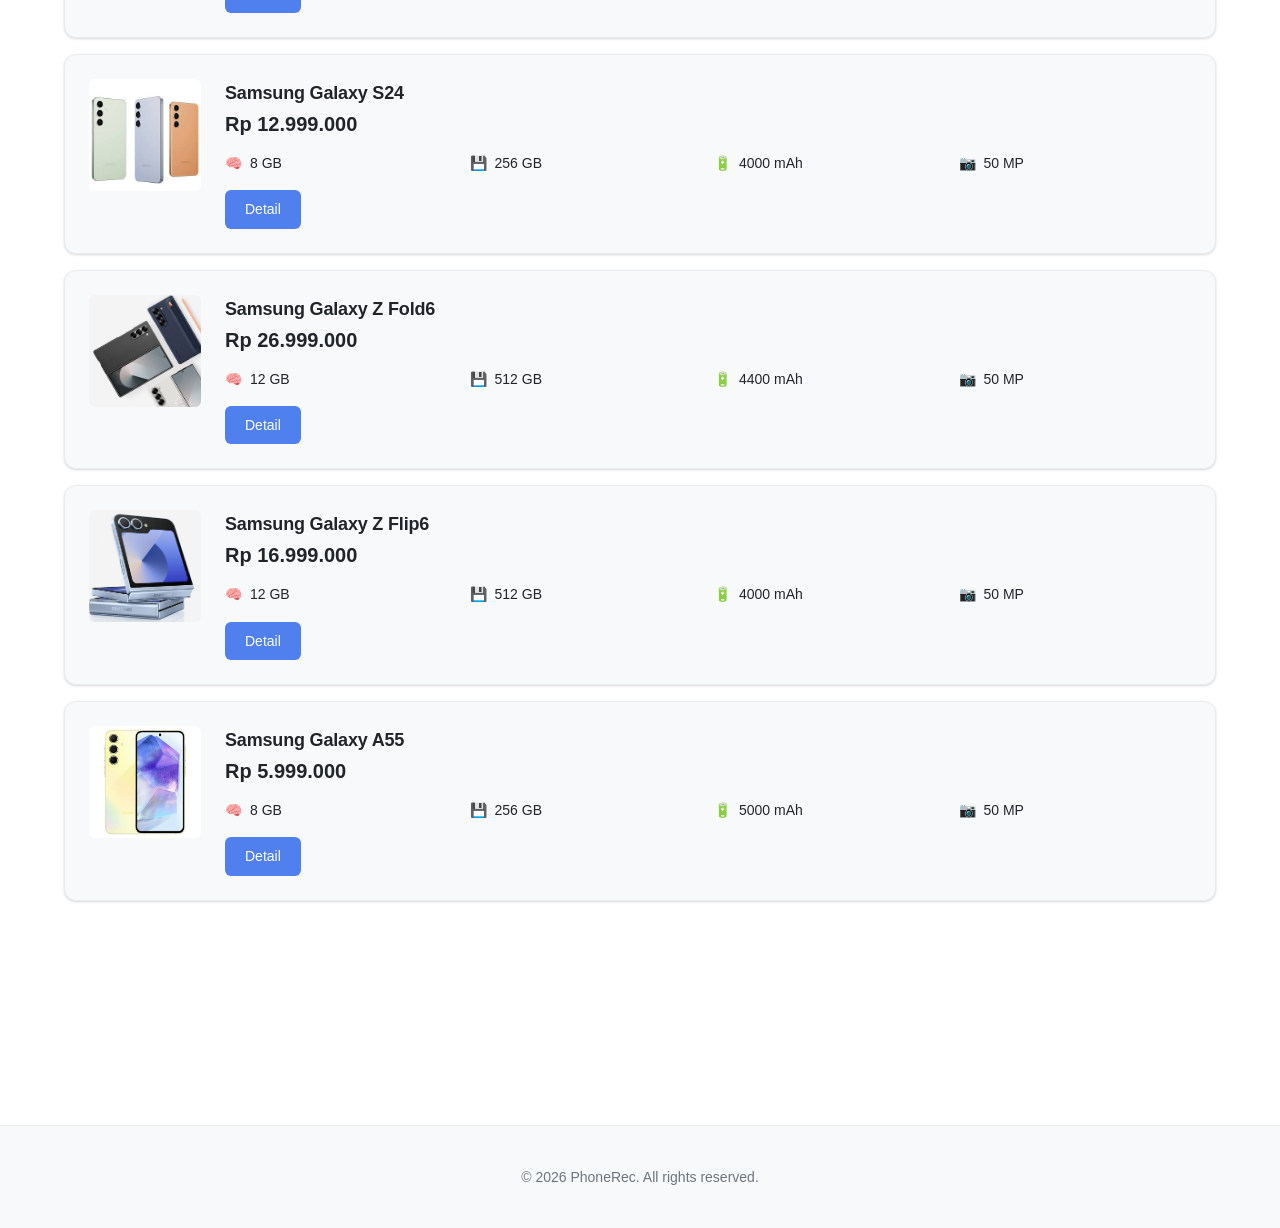
==== commit dcd70f4d: "refactor: Remove unused quick compare feature and clean up code Changes: - Remove quick compare chec" ====
--- a/index.html
+++ b/index.html
@@ -81,9 +81,6 @@
         <div class="hero-buttons">
           <a href="rekomendasi.html" class="btn btn-primary">
             Mulai Cari HP
-          </a>
-          <a href="compare.html" class="btn btn-outline">
-            Bandingkan HP
           </a>
         </div>
       </div>
--- a/css/style.css
+++ b/css/style.css
@@ -1635,53 +1635,6 @@
   transform: translateX(-50%);
 }
 
-/* Compare Checkbox */
-.phone-compare {
-  position: absolute;
-  top: 0.75rem;
-  right: 0.75rem;
-  z-index: 10;
-}
-
-.compare-checkbox {
-  display: none;
-}
-
-.compare-label {
-  display: flex;
-  align-items: center;
-  justify-content: center;
-  width: 32px;
-  height: 32px;
-  background-color: white;
-  border: 2px solid var(--border-medium);
-  border-radius: 6px;
-  cursor: pointer;
-  transition: all 0.2s ease;
-  box-shadow: var(--shadow-sm);
-}
-
-.compare-label:hover {
-  border-color: var(--accent);
-  transform: scale(1.05);
-}
-
-.compare-checkbox:checked + .compare-label {
-  background-color: var(--accent);
-  border-color: var(--accent);
-}
-
-.compare-checkbox:checked + .compare-label::after {
-  content: '✓';
-  color: white;
-  font-size: 1rem;
-  font-weight: 600;
-}
-
-.phone-card {
-  position: relative;
-}
-
 /* Sort Controls */
 .results-controls {
   display: flex;
@@ -1730,88 +1683,7 @@
   box-shadow: 0 0 0 3px rgba(33, 37, 41, 0.1);
 }
 
-/* Compare Bar */
-.compare-bar {
-  position: fixed;
-  bottom: 0;
-  left: 0;
-  right: 0;
-  background-color: var(--accent);
-  color: white;
-  padding: 1rem;
-  transform: translateY(100%);
-  transition: transform 0.3s ease;
-  z-index: 1000;
-  box-shadow: 0 -4px 12px rgba(0, 0, 0, 0.15);
-}
-
-.compare-bar.active {
-  transform: translateY(0);
-}
-
-.compare-bar-content {
-  max-width: 1200px;
-  margin: 0 auto;
-  display: flex;
-  justify-content: space-between;
-  align-items: center;
-  gap: 1rem;
-  flex-wrap: wrap;
-}
-
-.compare-bar-text {
-  font-size: 0.9375rem;
-  font-weight: 500;
-}
-
-.compare-bar-actions {
-  display: flex;
-  gap: 0.75rem;
-}
-
-.compare-bar-btn {
-  padding: 0.5rem 1.25rem;
-  border: none;
-  border-radius: 6px;
-  font-size: 0.875rem;
-  font-weight: 600;
-  cursor: pointer;
-  transition: all 0.2s ease;
-}
-
-.compare-bar-btn.btn-compare {
-  background-color: white;
-  color: var(--accent);
-}
-
-.compare-bar-btn.btn-compare:hover {
-  background-color: var(--bg-secondary);
-}
-
-.compare-bar-btn.btn-clear {
-  background-color: transparent;
-  color: white;
-  border: 1.5px solid white;
-}
-
-.compare-bar-btn.btn-clear:hover {
-  background-color: rgba(255, 255, 255, 0.1);
-}
-
 @media (max-width: 768px) {
-  .compare-bar-content {
-    flex-direction: column;
-    align-items: stretch;
-  }
-  
-  .compare-bar-actions {
-    width: 100%;
-  }
-  
-  .compare-bar-btn {
-    flex: 1;
-  }
-  
   .results-controls {
     flex-direction: column;
     align-items: stretch;
